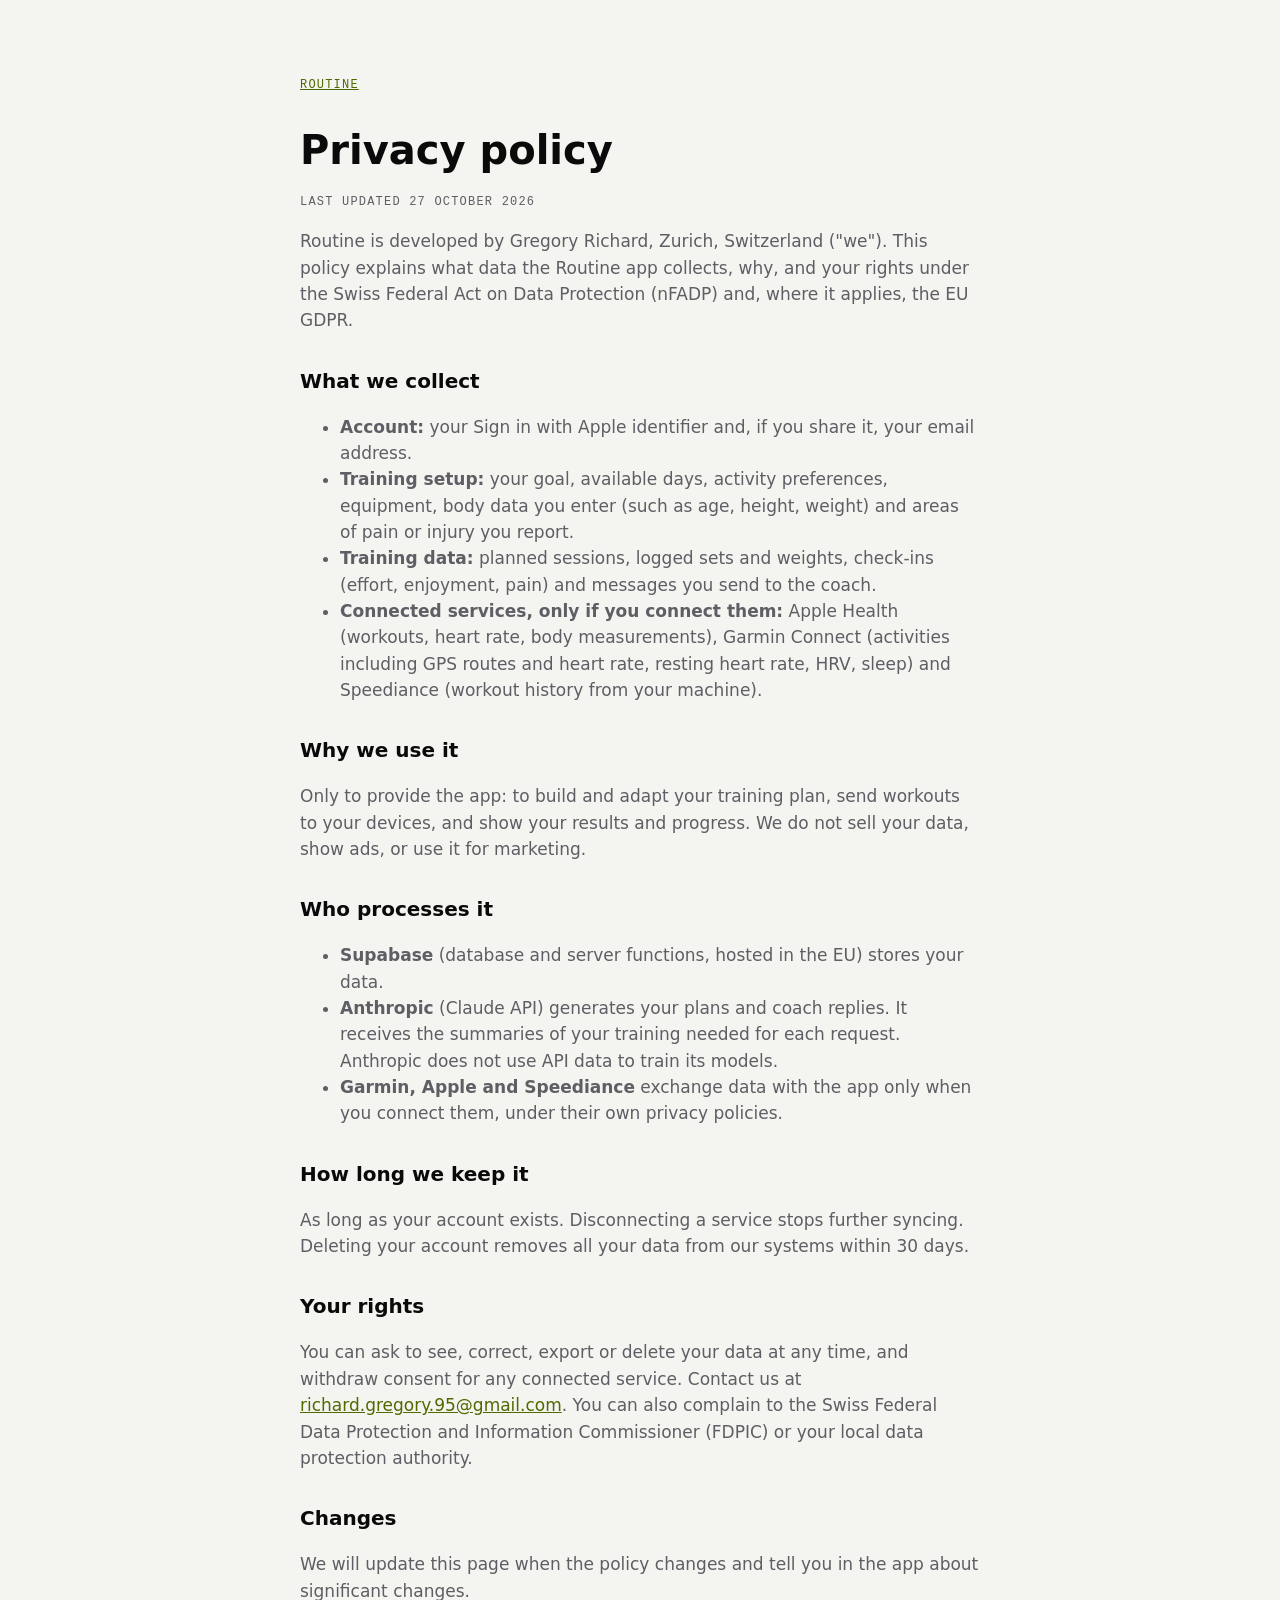
==== privacy.html @ 4aab50ce "Routine site and privacy policy" ====
<!doctype html><html lang="en"><head><meta charset="utf-8"><meta name="viewport" content="width=device-width,initial-scale=1"><title>Routine · Privacy policy</title><link rel="stylesheet" href="style.css"></head><body><main>
<p class="mo"><a href="index.html">Routine</a></p>
<h1>Privacy policy</h1>
<p class="mo">Last updated 27 October 2026</p>
<p>Routine is developed by Gregory Richard, Zurich, Switzerland ("we"). This policy explains what data the Routine app collects, why, and your rights under the Swiss Federal Act on Data Protection (nFADP) and, where it applies, the EU GDPR.</p>
<h2>What we collect</h2>
<ul>
<li><b>Account:</b> your Sign in with Apple identifier and, if you share it, your email address.</li>
<li><b>Training setup:</b> your goal, available days, activity preferences, equipment, body data you enter (such as age, height, weight) and areas of pain or injury you report.</li>
<li><b>Training data:</b> planned sessions, logged sets and weights, check-ins (effort, enjoyment, pain) and messages you send to the coach.</li>
<li><b>Connected services, only if you connect them:</b> Apple Health (workouts, heart rate, body measurements), Garmin Connect (activities including GPS routes and heart rate, resting heart rate, HRV, sleep) and Speediance (workout history from your machine).</li>
</ul>
<h2>Why we use it</h2>
<p>Only to provide the app: to build and adapt your training plan, send workouts to your devices, and show your results and progress. We do not sell your data, show ads, or use it for marketing.</p>
<h2>Who processes it</h2>
<ul>
<li><b>Supabase</b> (database and server functions, hosted in the EU) stores your data.</li>
<li><b>Anthropic</b> (Claude API) generates your plans and coach replies. It receives the summaries of your training needed for each request. Anthropic does not use API data to train its models.</li>
<li><b>Garmin, Apple and Speediance</b> exchange data with the app only when you connect them, under their own privacy policies.</li>
</ul>
<h2>How long we keep it</h2>
<p>As long as your account exists. Disconnecting a service stops further syncing. Deleting your account removes all your data from our systems within 30 days.</p>
<h2>Your rights</h2>
<p>You can ask to see, correct, export or delete your data at any time, and withdraw consent for any connected service. Contact us at <a href="mailto:richard.gregory.95@gmail.com">richard.gregory.95@gmail.com</a>. You can also complain to the Swiss Federal Data Protection and Information Commissioner (FDPIC) or your local data protection authority.</p>
<h2>Changes</h2>
<p>We will update this page when the policy changes and tell you in the app about significant changes.</p>
</main></body></html>
---- style.css ----
:root{--bg:#0A0A0B;--text:#FFFFFF;--sec:#A0A0A6;--line:#222226;--lime:#D7FF3A}
@media (prefers-color-scheme: light){:root{--bg:#F4F4F1;--text:#0A0A0B;--sec:#5E5E64;--line:#DCDCD6;--lime:#4F6A00}}
body{margin:0;background:var(--bg);color:var(--text);font:17px/1.55 ui-rounded,"SF Pro Rounded",system-ui,sans-serif}
main{max-width:680px;margin:0 auto;padding:64px 20px}
h1{font-size:40px;font-weight:600;margin:24px 0 8px}h2{font-size:20px;margin:32px 0 8px}
p,li{color:var(--sec)}a{color:var(--lime)}
.mo{font-family:ui-monospace,"SF Mono",Menlo,monospace;font-size:12px;letter-spacing:1.2px;text-transform:uppercase;color:var(--sec)}
footer{margin-top:48px;padding-top:16px;border-top:1px solid var(--line)}
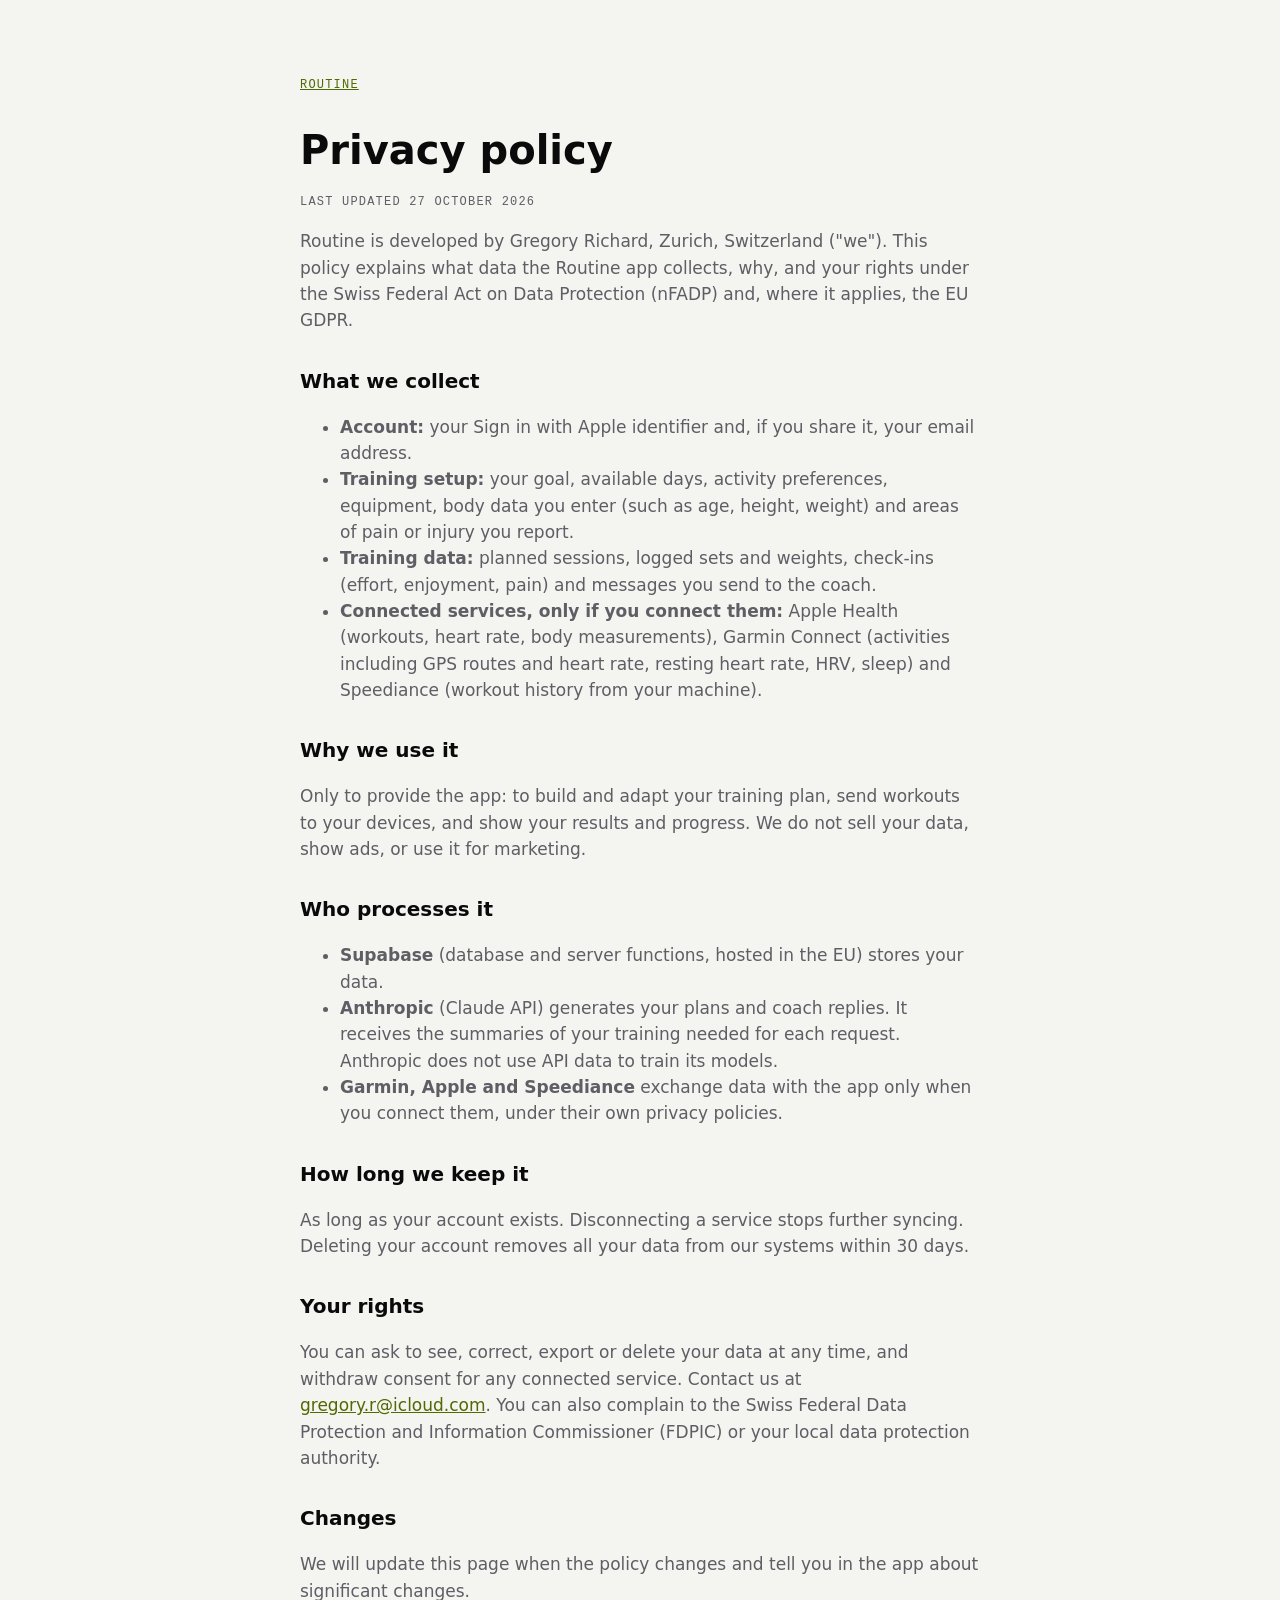
==== commit fabbbda3: "Use iCloud contact email" ====
--- a/privacy.html
+++ b/privacy.html
@@ -21,7 +21,7 @@
 <h2>How long we keep it</h2>
 <p>As long as your account exists. Disconnecting a service stops further syncing. Deleting your account removes all your data from our systems within 30 days.</p>
 <h2>Your rights</h2>
-<p>You can ask to see, correct, export or delete your data at any time, and withdraw consent for any connected service. Contact us at <a href="mailto:richard.gregory.95@gmail.com">richard.gregory.95@gmail.com</a>. You can also complain to the Swiss Federal Data Protection and Information Commissioner (FDPIC) or your local data protection authority.</p>
+<p>You can ask to see, correct, export or delete your data at any time, and withdraw consent for any connected service. Contact us at <a href="mailto:gregory.r@icloud.com">gregory.r@icloud.com</a>. You can also complain to the Swiss Federal Data Protection and Information Commissioner (FDPIC) or your local data protection authority.</p>
 <h2>Changes</h2>
 <p>We will update this page when the policy changes and tell you in the app about significant changes.</p>
 </main></body></html>
